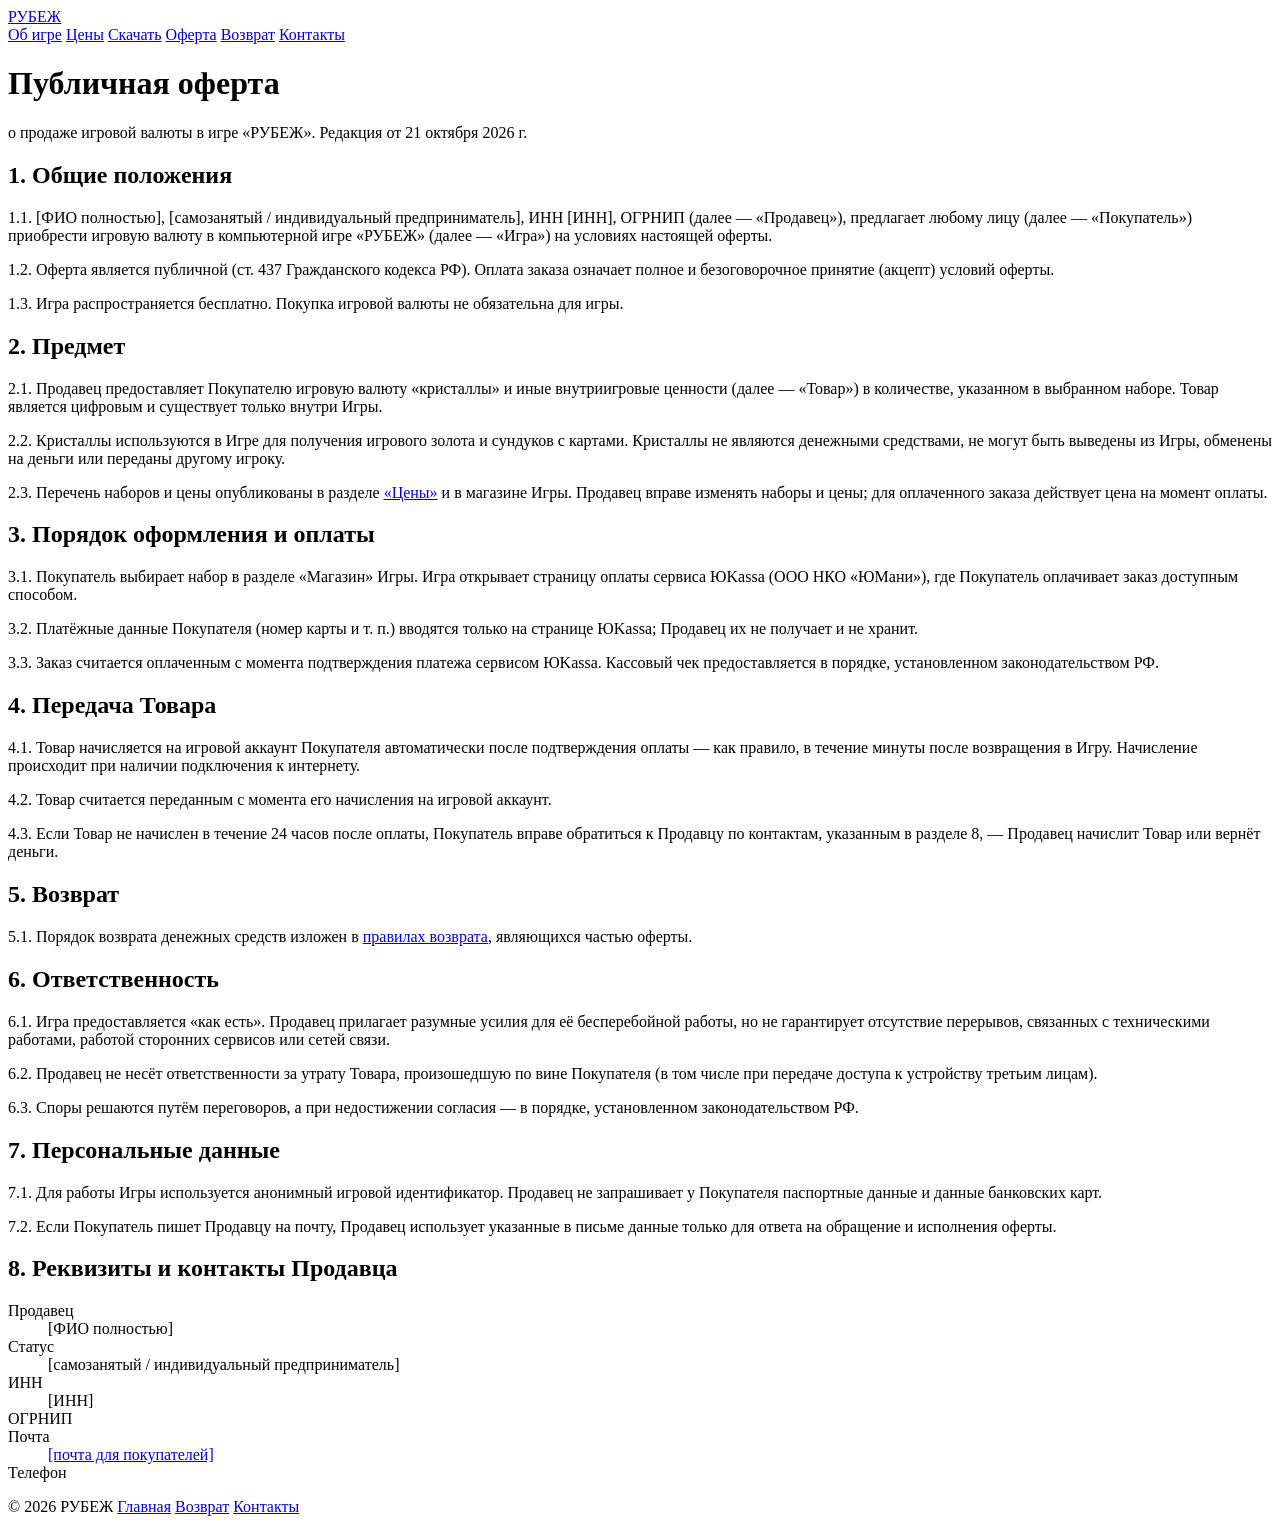
==== docs/offer.html @ 2fa1d33d "Сайт игры: offer.html" ====
<!doctype html>
<html lang="ru">
<head>
  <meta charset="utf-8">
  <meta name="viewport" content="width=device-width, initial-scale=1">
  <title>Публичная оферта — РУБЕЖ</title>
  <link rel="icon" href="img/icon.png">
  <link rel="stylesheet" href="style.css">
</head>
<body>
<header class="top">
  <div class="wrap">
    <a class="brand" href="index.html"><img src="img/icon.png" alt="">РУБЕЖ</a>
    <nav>
      <a href="index.html#about">Об игре</a>
      <a href="index.html#prices">Цены</a>
      <a href="index.html#download">Скачать</a>
      <a href="offer.html">Оферта</a>
      <a href="refund.html">Возврат</a>
      <a href="index.html#contacts">Контакты</a>
    </nav>
  </div>
</header>

<main class="wrap doc">
  <h1>Публичная оферта</h1>
  <p class="date">о продаже игровой валюты в игре «РУБЕЖ». Редакция от 21 октября 2026 г.</p>

  <h2>1. Общие положения</h2>
  <p>1.1. <span class="fill" data-seller="name">[ФИО полностью]</span>,
    <span class="fill" data-seller="status">[самозанятый / индивидуальный предприниматель]</span>,
    ИНН <span class="fill" data-seller="inn">[ИНН]</span><span data-seller-row="ogrnip">, ОГРНИП <span data-seller="ogrnip"></span></span>
    (далее — «Продавец»), предлагает любому лицу (далее — «Покупатель») приобрести игровую валюту в компьютерной игре «РУБЕЖ»
    (далее — «Игра») на условиях настоящей оферты.</p>
  <p>1.2. Оферта является публичной (ст. 437 Гражданского кодекса РФ). Оплата заказа означает полное
    и безоговорочное принятие (акцепт) условий оферты.</p>
  <p>1.3. Игра распространяется бесплатно. Покупка игровой валюты не обязательна для игры.</p>

  <h2>2. Предмет</h2>
  <p>2.1. Продавец предоставляет Покупателю игровую валюту «кристаллы» и иные внутриигровые ценности (далее — «Товар»)
    в количестве, указанном в выбранном наборе. Товар является цифровым и существует только внутри Игры.</p>
  <p>2.2. Кристаллы используются в Игре для получения игрового золота и сундуков с картами. Кристаллы не являются
    денежными средствами, не могут быть выведены из Игры, обменены на деньги или переданы другому игроку.</p>
  <p>2.3. Перечень наборов и цены опубликованы в разделе <a href="index.html#prices">«Цены»</a> и в магазине Игры.
    Продавец вправе изменять наборы и цены; для оплаченного заказа действует цена на момент оплаты.</p>

  <h2>3. Порядок оформления и оплаты</h2>
  <p>3.1. Покупатель выбирает набор в разделе «Магазин» Игры. Игра открывает страницу оплаты сервиса ЮKassa
    (ООО НКО «ЮМани»), где Покупатель оплачивает заказ доступным способом.</p>
  <p>3.2. Платёжные данные Покупателя (номер карты и т. п.) вводятся только на странице ЮKassa;
    Продавец их не получает и не хранит.</p>
  <p>3.3. Заказ считается оплаченным с момента подтверждения платежа сервисом ЮKassa.
    Кассовый чек предоставляется в порядке, установленном законодательством РФ.</p>

  <h2>4. Передача Товара</h2>
  <p>4.1. Товар начисляется на игровой аккаунт Покупателя автоматически после подтверждения оплаты —
    как правило, в течение минуты после возвращения в Игру. Начисление происходит при наличии подключения к интернету.</p>
  <p>4.2. Товар считается переданным с момента его начисления на игровой аккаунт.</p>
  <p>4.3. Если Товар не начислен в течение 24 часов после оплаты, Покупатель вправе обратиться к Продавцу по контактам,
    указанным в разделе 8, — Продавец начислит Товар или вернёт деньги.</p>

  <h2>5. Возврат</h2>
  <p>5.1. Порядок возврата денежных средств изложен в <a href="refund.html">правилах возврата</a>, являющихся частью оферты.</p>

  <h2>6. Ответственность</h2>
  <p>6.1. Игра предоставляется «как есть». Продавец прилагает разумные усилия для её бесперебойной работы, но не гарантирует
    отсутствие перерывов, связанных с техническими работами, работой сторонних сервисов или сетей связи.</p>
  <p>6.2. Продавец не несёт ответственности за утрату Товара, произошедшую по вине Покупателя
    (в том числе при передаче доступа к устройству третьим лицам).</p>
  <p>6.3. Споры решаются путём переговоров, а при недостижении согласия — в порядке, установленном законодательством РФ.</p>

  <h2>7. Персональные данные</h2>
  <p>7.1. Для работы Игры используется анонимный игровой идентификатор. Продавец не запрашивает у Покупателя
    паспортные данные и данные банковских карт.</p>
  <p>7.2. Если Покупатель пишет Продавцу на почту, Продавец использует указанные в письме данные только для ответа
    на обращение и исполнения оферты.</p>

  <h2>8. Реквизиты и контакты Продавца</h2>
  <div class="card">
    <dl class="req">
      <dt>Продавец</dt><dd><span class="fill" data-seller="name">[ФИО полностью]</span></dd>
      <dt>Статус</dt><dd><span class="fill" data-seller="status">[самозанятый / индивидуальный предприниматель]</span></dd>
      <dt>ИНН</dt><dd><span class="fill" data-seller="inn">[ИНН]</span></dd>
      <dt data-seller-row="ogrnip">ОГРНИП</dt><dd data-seller-row="ogrnip"><span data-seller="ogrnip"></span></dd>
      <dt>Почта</dt><dd><a class="fill" data-seller="email" href="#">[почта для покупателей]</a></dd>
      <dt data-seller-row="phone">Телефон</dt><dd data-seller-row="phone"><span data-seller="phone"></span></dd>
    </dl>
  </div>
</main>

<footer>
  <div class="wrap">
    <span>© 2026 РУБЕЖ</span>
    <a href="index.html">Главная</a>
    <a href="refund.html">Возврат</a>
    <a href="index.html#contacts">Контакты</a>
  </div>
</footer>
<script src="seller.js"></script>
</body>
</html>
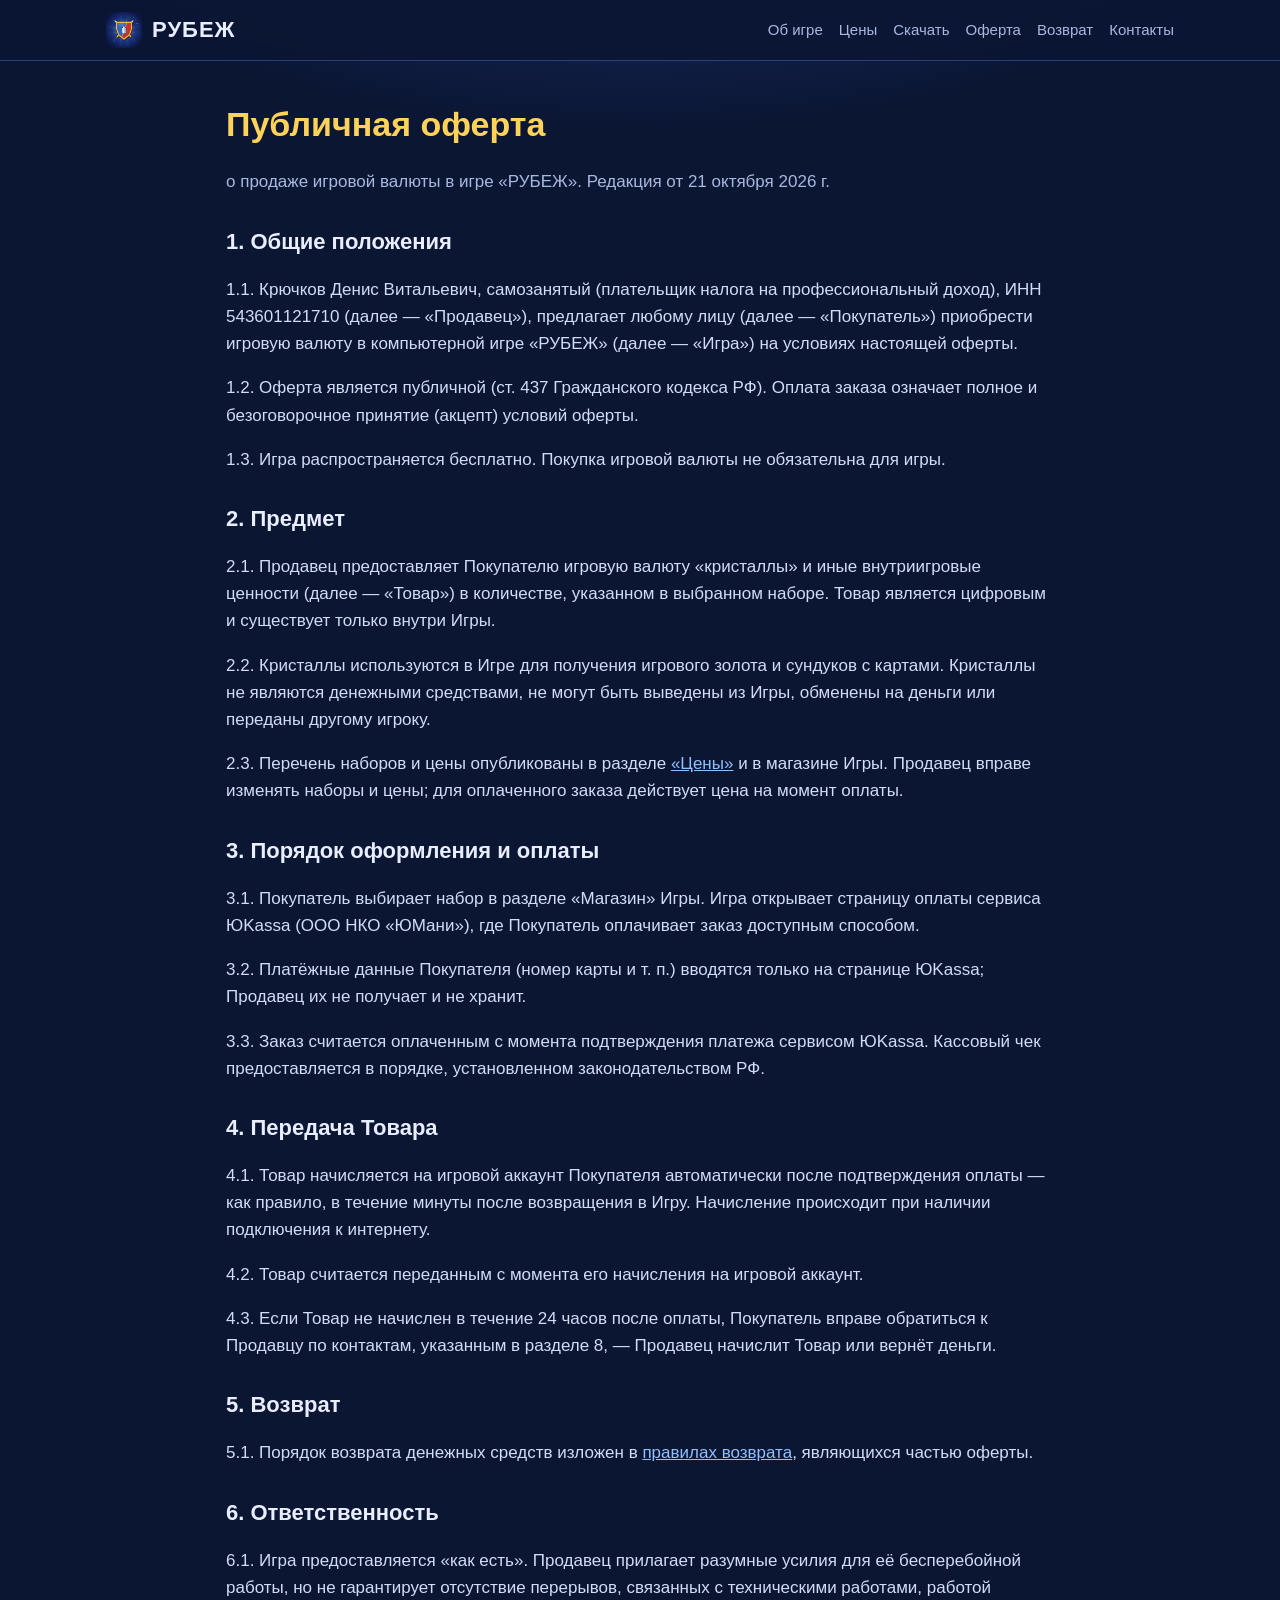
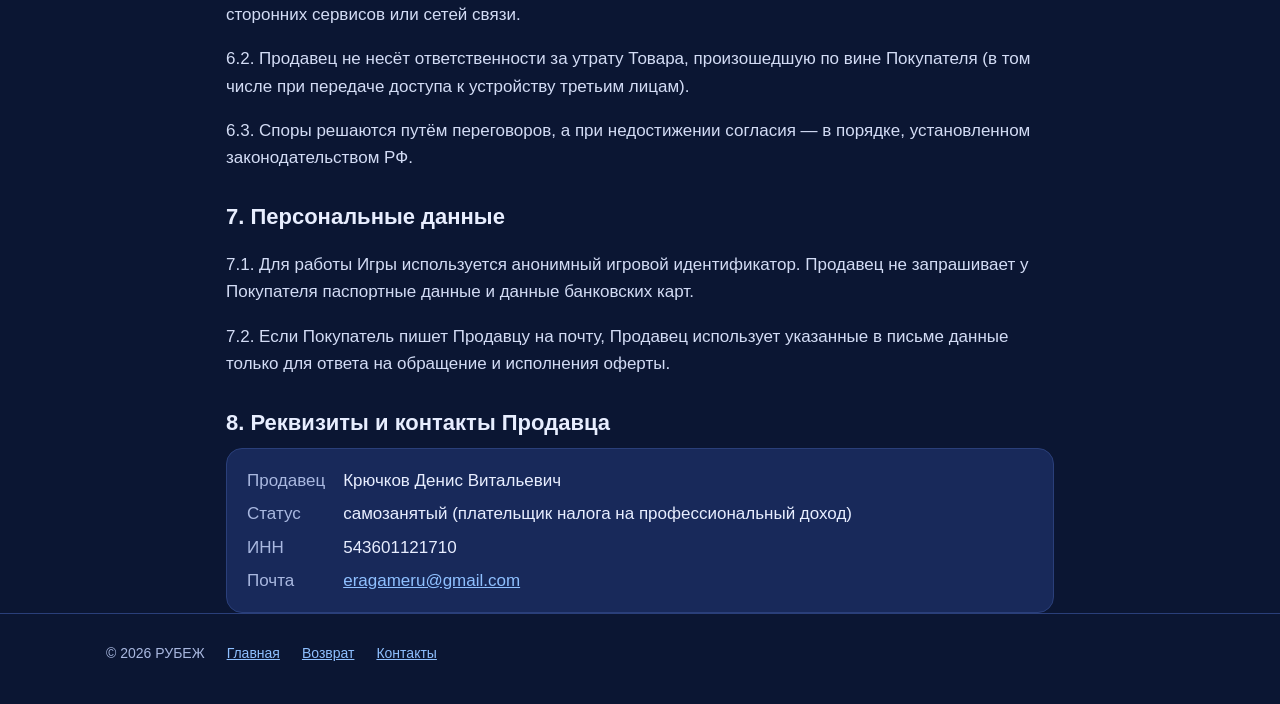
==== commit 6b64f95c: "Сайт: данные продавца прямо в странице (offer.html)" ====
--- a/docs/offer.html
+++ b/docs/offer.html
@@ -27,9 +27,9 @@
   <p class="date">о продаже игровой валюты в игре «РУБЕЖ». Редакция от 21 октября 2026 г.</p>
 
   <h2>1. Общие положения</h2>
-  <p>1.1. <span class="fill" data-seller="name">[ФИО полностью]</span>,
-    <span class="fill" data-seller="status">[самозанятый / индивидуальный предприниматель]</span>,
-    ИНН <span class="fill" data-seller="inn">[ИНН]</span><span data-seller-row="ogrnip">, ОГРНИП <span data-seller="ogrnip"></span></span>
+  <p>1.1. <span data-seller="name">Крючков Денис Витальевич</span>,
+    <span data-seller="status">самозанятый (плательщик налога на профессиональный доход)</span>,
+    ИНН <span data-seller="inn">543601121710</span><span data-seller-row="ogrnip">, ОГРНИП <span data-seller="ogrnip"></span></span>
     (далее — «Продавец»), предлагает любому лицу (далее — «Покупатель») приобрести игровую валюту в компьютерной игре «РУБЕЖ»
     (далее — «Игра») на условиях настоящей оферты.</p>
   <p>1.2. Оферта является публичной (ст. 437 Гражданского кодекса РФ). Оплата заказа означает полное
@@ -78,11 +78,11 @@
   <h2>8. Реквизиты и контакты Продавца</h2>
   <div class="card">
     <dl class="req">
-      <dt>Продавец</dt><dd><span class="fill" data-seller="name">[ФИО полностью]</span></dd>
-      <dt>Статус</dt><dd><span class="fill" data-seller="status">[самозанятый / индивидуальный предприниматель]</span></dd>
-      <dt>ИНН</dt><dd><span class="fill" data-seller="inn">[ИНН]</span></dd>
+      <dt>Продавец</dt><dd><span data-seller="name">Крючков Денис Витальевич</span></dd>
+      <dt>Статус</dt><dd><span data-seller="status">самозанятый (плательщик налога на профессиональный доход)</span></dd>
+      <dt>ИНН</dt><dd><span data-seller="inn">543601121710</span></dd>
       <dt data-seller-row="ogrnip">ОГРНИП</dt><dd data-seller-row="ogrnip"><span data-seller="ogrnip"></span></dd>
-      <dt>Почта</dt><dd><a class="fill" data-seller="email" href="#">[почта для покупателей]</a></dd>
+      <dt>Почта</dt><dd><a data-seller="email" href="mailto:eragameru@gmail.com">eragameru@gmail.com</a></dd>
       <dt data-seller-row="phone">Телефон</dt><dd data-seller-row="phone"><span data-seller="phone"></span></dd>
     </dl>
   </div>
--- a/docs/style.css
+++ b/docs/style.css
@@ -0,0 +1,102 @@
+:root {
+  --bg: #0b1633;
+  --bg2: #12224a;
+  --card: #18295a;
+  --line: #2a3f7a;
+  --text: #e8eeff;
+  --muted: #a9b8e0;
+  --gold: #ffd25a;
+  --green: #4fd36b;
+  --blue: #3b8cff;
+  --red: #e5483f;
+  --radius: 16px;
+}
+
+* { box-sizing: border-box; }
+
+html { scroll-behavior: smooth; }
+
+body {
+  margin: 0;
+  background: radial-gradient(1200px 600px at 50% -10%, #1d3a86 0%, transparent 60%), var(--bg);
+  color: var(--text);
+  font: 17px/1.6 "Segoe UI", Roboto, Arial, sans-serif;
+}
+
+a { color: #8fc0ff; }
+
+.wrap { max-width: 1100px; margin: 0 auto; padding: 0 16px; }
+
+/* шапка */
+header.top {
+  position: sticky; top: 0; z-index: 10;
+  background: rgba(11, 22, 51, 0.92);
+  backdrop-filter: blur(8px);
+  border-bottom: 1px solid var(--line);
+}
+header.top .wrap { display: flex; align-items: center; gap: 16px; min-height: 60px; flex-wrap: wrap; }
+.brand { display: flex; align-items: center; gap: 10px; color: var(--text); text-decoration: none; font-weight: 800; font-size: 22px; letter-spacing: 1px; }
+.brand img { width: 36px; height: 36px; border-radius: 9px; }
+nav { display: flex; flex-wrap: wrap; gap: 4px 16px; margin-left: auto; }
+nav a { color: var(--muted); text-decoration: none; font-size: 15px; }
+nav a:hover { color: var(--text); }
+
+/* первый экран */
+.hero { padding: 56px 0 40px; text-align: center; }
+.hero img.icon { width: 140px; height: 140px; border-radius: 30px; box-shadow: 0 10px 40px rgba(0, 0, 0, 0.5); }
+.hero h1 { font-size: 56px; margin: 18px 0 6px; letter-spacing: 3px; color: var(--gold); text-shadow: 0 4px 0 #7a4c00; }
+.hero p.lead { font-size: 20px; color: var(--muted); max-width: 720px; margin: 0 auto 26px; }
+.buttons { display: flex; gap: 12px; justify-content: center; flex-wrap: wrap; }
+.btn {
+  display: inline-block; padding: 14px 26px; border-radius: 12px; font-weight: 700; text-decoration: none;
+  color: #fff; background: var(--green); box-shadow: 0 4px 0 #2a8a3f;
+}
+.btn.blue { background: var(--blue); box-shadow: 0 4px 0 #1f5bb3; }
+.btn:hover { filter: brightness(1.08); }
+.note { color: var(--muted); font-size: 14px; margin-top: 12px; }
+
+section { padding: 44px 0; border-top: 1px solid rgba(42, 63, 122, 0.5); }
+h2 { font-size: 32px; margin: 0 0 18px; color: var(--gold); }
+h3 { margin: 0 0 8px; }
+
+.grid { display: grid; gap: 16px; grid-template-columns: repeat(auto-fit, minmax(240px, 1fr)); }
+.card { background: var(--card); border: 1px solid var(--line); border-radius: var(--radius); padding: 18px 20px; }
+.card p { margin: 0; color: var(--muted); }
+
+.shots { display: grid; gap: 14px; grid-template-columns: repeat(auto-fit, minmax(300px, 1fr)); }
+.shots figure { margin: 0; }
+.shots img { width: 100%; border-radius: 12px; border: 1px solid var(--line); display: block; }
+.shots figcaption { color: var(--muted); font-size: 14px; margin-top: 6px; }
+
+/* цены */
+table.prices { width: 100%; border-collapse: collapse; background: var(--card); border-radius: var(--radius); overflow: hidden; }
+table.prices th, table.prices td { padding: 14px 16px; text-align: left; border-bottom: 1px solid var(--line); }
+table.prices th { background: var(--bg2); color: var(--muted); font-weight: 600; font-size: 15px; }
+table.prices td.price { color: var(--gold); font-weight: 800; white-space: nowrap; }
+table.prices tr:last-child td { border-bottom: 0; }
+.table-scroll { overflow-x: auto; }
+
+/* текстовые страницы */
+.doc { max-width: 860px; }
+.doc h1 { color: var(--gold); font-size: 34px; margin: 36px 0 6px; }
+.doc h2 { font-size: 22px; margin: 28px 0 8px; color: var(--text); }
+.doc p, .doc li { color: #d3dcf5; }
+.doc .date { color: var(--muted); }
+
+/* данные продавца, которые нужно заполнить */
+.fill { background: rgba(255, 210, 90, 0.18); color: var(--gold); border-radius: 4px; padding: 0 4px; }
+
+dl.req { display: grid; grid-template-columns: max-content 1fr; gap: 6px 18px; margin: 0; }
+dl.req dt { color: var(--muted); }
+dl.req dd { margin: 0; }
+
+footer { border-top: 1px solid var(--line); padding: 28px 0 40px; color: var(--muted); font-size: 14px; }
+footer .wrap { display: flex; flex-wrap: wrap; gap: 8px 22px; }
+
+@media (max-width: 640px) {
+  .hero h1 { font-size: 42px; }
+  h2 { font-size: 26px; }
+  nav { margin-left: 0; }
+  dl.req { grid-template-columns: 1fr; }
+  dl.req dt { margin-top: 8px; }
+}
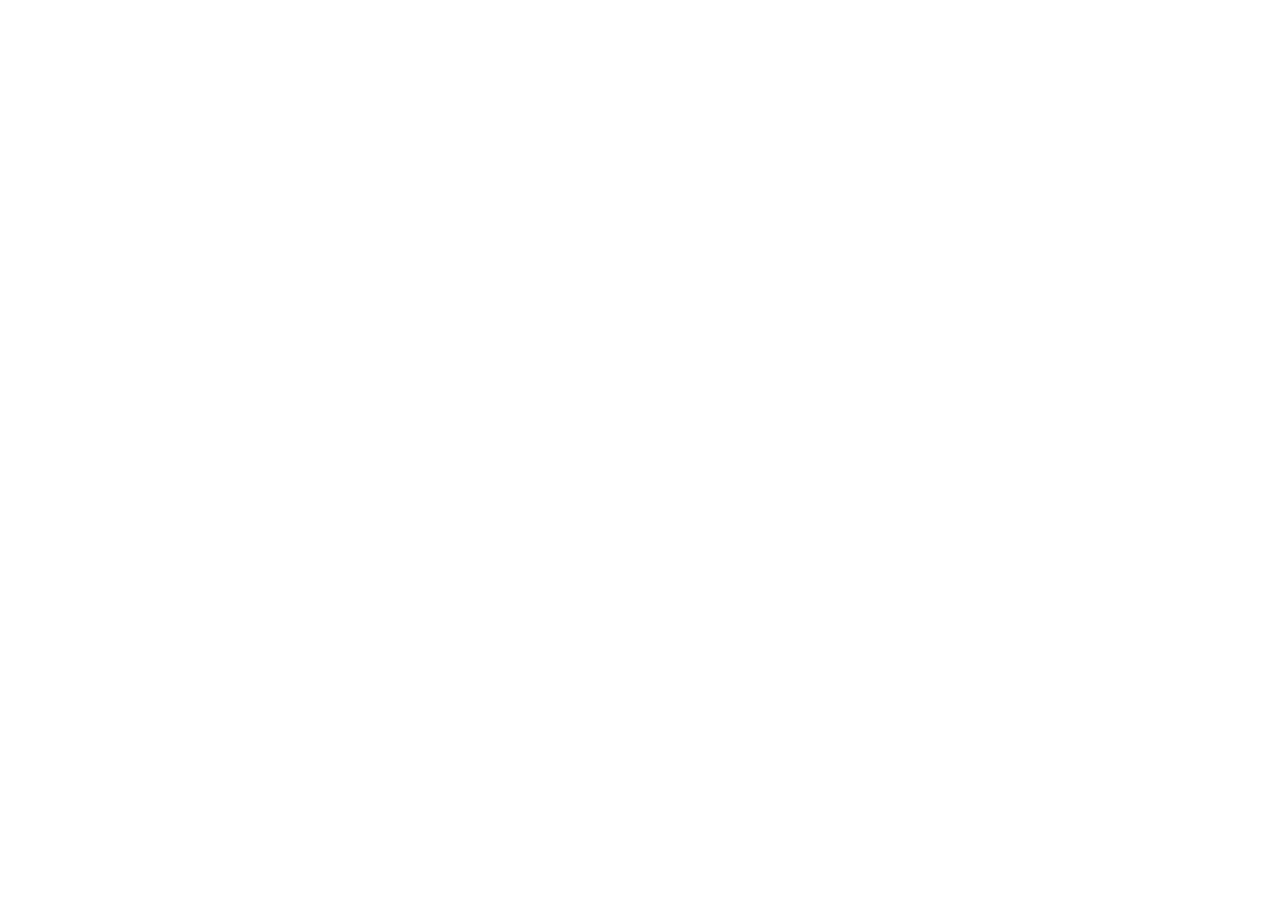
==== commit 49f91c0d: "Сайт переехал на https://eragameru.github.io/ — старые страницы перебрасывают на новые" ====
--- a/docs/offer.html
+++ b/docs/offer.html
@@ -3,99 +3,17 @@
 <head>
   <meta charset="utf-8">
   <meta name="viewport" content="width=device-width, initial-scale=1">
-  <title>Публичная оферта — РУБЕЖ</title>
-  <link rel="icon" href="img/icon.png">
-  <link rel="stylesheet" href="style.css">
+  <title>Сайт переехал — ЭРАGAMERU</title>
+  <meta name="robots" content="noindex">
+  <link rel="canonical" href="https://eragameru.github.io/offer/">
+  <meta http-equiv="refresh" content="0; url=https://eragameru.github.io/offer/">
+  <script>location.replace('https://eragameru.github.io/offer/' + location.search + location.hash);</script>
+  <style>
+    body { margin: 0; min-height: 100vh; display: grid; place-items: center; background: #0b1430; color: #eef3ff; font: 18px/1.6 system-ui, sans-serif; text-align: center; padding: 16px; }
+    a { color: #ffc93c; }
+  </style>
 </head>
 <body>
-<header class="top">
-  <div class="wrap">
-    <a class="brand" href="index.html"><img src="img/icon.png" alt="">РУБЕЖ</a>
-    <nav>
-      <a href="index.html#about">Об игре</a>
-      <a href="index.html#prices">Цены</a>
-      <a href="index.html#download">Скачать</a>
-      <a href="offer.html">Оферта</a>
-      <a href="refund.html">Возврат</a>
-      <a href="index.html#contacts">Контакты</a>
-    </nav>
-  </div>
-</header>
-
-<main class="wrap doc">
-  <h1>Публичная оферта</h1>
-  <p class="date">о продаже игровой валюты в игре «РУБЕЖ». Редакция от 21 октября 2026 г.</p>
-
-  <h2>1. Общие положения</h2>
-  <p>1.1. <span data-seller="name">Крючков Денис Витальевич</span>,
-    <span data-seller="status">самозанятый (плательщик налога на профессиональный доход)</span>,
-    ИНН <span data-seller="inn">543601121710</span><span data-seller-row="ogrnip">, ОГРНИП <span data-seller="ogrnip"></span></span>
-    (далее — «Продавец»), предлагает любому лицу (далее — «Покупатель») приобрести игровую валюту в компьютерной игре «РУБЕЖ»
-    (далее — «Игра») на условиях настоящей оферты.</p>
-  <p>1.2. Оферта является публичной (ст. 437 Гражданского кодекса РФ). Оплата заказа означает полное
-    и безоговорочное принятие (акцепт) условий оферты.</p>
-  <p>1.3. Игра распространяется бесплатно. Покупка игровой валюты не обязательна для игры.</p>
-
-  <h2>2. Предмет</h2>
-  <p>2.1. Продавец предоставляет Покупателю игровую валюту «кристаллы» и иные внутриигровые ценности (далее — «Товар»)
-    в количестве, указанном в выбранном наборе. Товар является цифровым и существует только внутри Игры.</p>
-  <p>2.2. Кристаллы используются в Игре для получения игрового золота и сундуков с картами. Кристаллы не являются
-    денежными средствами, не могут быть выведены из Игры, обменены на деньги или переданы другому игроку.</p>
-  <p>2.3. Перечень наборов и цены опубликованы в разделе <a href="index.html#prices">«Цены»</a> и в магазине Игры.
-    Продавец вправе изменять наборы и цены; для оплаченного заказа действует цена на момент оплаты.</p>
-
-  <h2>3. Порядок оформления и оплаты</h2>
-  <p>3.1. Покупатель выбирает набор в разделе «Магазин» Игры. Игра открывает страницу оплаты сервиса ЮKassa
-    (ООО НКО «ЮМани»), где Покупатель оплачивает заказ доступным способом.</p>
-  <p>3.2. Платёжные данные Покупателя (номер карты и т. п.) вводятся только на странице ЮKassa;
-    Продавец их не получает и не хранит.</p>
-  <p>3.3. Заказ считается оплаченным с момента подтверждения платежа сервисом ЮKassa.
-    Кассовый чек предоставляется в порядке, установленном законодательством РФ.</p>
-
-  <h2>4. Передача Товара</h2>
-  <p>4.1. Товар начисляется на игровой аккаунт Покупателя автоматически после подтверждения оплаты —
-    как правило, в течение минуты после возвращения в Игру. Начисление происходит при наличии подключения к интернету.</p>
-  <p>4.2. Товар считается переданным с момента его начисления на игровой аккаунт.</p>
-  <p>4.3. Если Товар не начислен в течение 24 часов после оплаты, Покупатель вправе обратиться к Продавцу по контактам,
-    указанным в разделе 8, — Продавец начислит Товар или вернёт деньги.</p>
-
-  <h2>5. Возврат</h2>
-  <p>5.1. Порядок возврата денежных средств изложен в <a href="refund.html">правилах возврата</a>, являющихся частью оферты.</p>
-
-  <h2>6. Ответственность</h2>
-  <p>6.1. Игра предоставляется «как есть». Продавец прилагает разумные усилия для её бесперебойной работы, но не гарантирует
-    отсутствие перерывов, связанных с техническими работами, работой сторонних сервисов или сетей связи.</p>
-  <p>6.2. Продавец не несёт ответственности за утрату Товара, произошедшую по вине Покупателя
-    (в том числе при передаче доступа к устройству третьим лицам).</p>
-  <p>6.3. Споры решаются путём переговоров, а при недостижении согласия — в порядке, установленном законодательством РФ.</p>
-
-  <h2>7. Персональные данные</h2>
-  <p>7.1. Для работы Игры используется анонимный игровой идентификатор. Продавец не запрашивает у Покупателя
-    паспортные данные и данные банковских карт.</p>
-  <p>7.2. Если Покупатель пишет Продавцу на почту, Продавец использует указанные в письме данные только для ответа
-    на обращение и исполнения оферты.</p>
-
-  <h2>8. Реквизиты и контакты Продавца</h2>
-  <div class="card">
-    <dl class="req">
-      <dt>Продавец</dt><dd><span data-seller="name">Крючков Денис Витальевич</span></dd>
-      <dt>Статус</dt><dd><span data-seller="status">самозанятый (плательщик налога на профессиональный доход)</span></dd>
-      <dt>ИНН</dt><dd><span data-seller="inn">543601121710</span></dd>
-      <dt data-seller-row="ogrnip">ОГРНИП</dt><dd data-seller-row="ogrnip"><span data-seller="ogrnip"></span></dd>
-      <dt>Почта</dt><dd><a data-seller="email" href="mailto:eragameru@gmail.com">eragameru@gmail.com</a></dd>
-      <dt data-seller-row="phone">Телефон</dt><dd data-seller-row="phone"><span data-seller="phone"></span></dd>
-    </dl>
-  </div>
-</main>
-
-<footer>
-  <div class="wrap">
-    <span>© 2026 РУБЕЖ</span>
-    <a href="index.html">Главная</a>
-    <a href="refund.html">Возврат</a>
-    <a href="index.html#contacts">Контакты</a>
-  </div>
-</footer>
-<script src="seller.js"></script>
+  <p>Сайт переехал на <a href="https://eragameru.github.io/offer/">eragameru.github.io</a>.<br>Если страница не открылась сама — нажмите на ссылку.</p>
 </body>
 </html>
